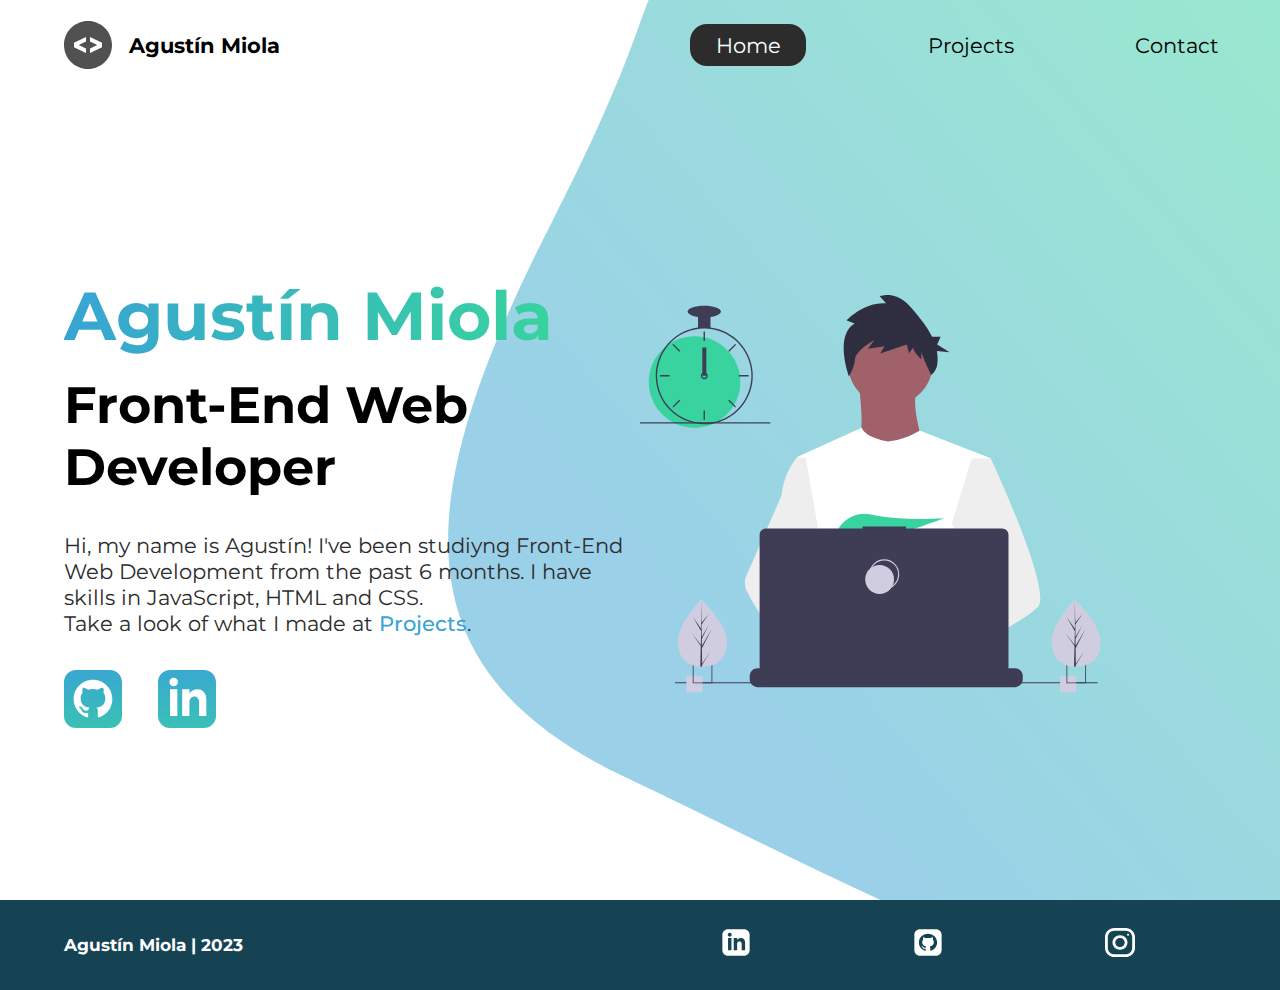
==== index.html @ 713b0726 "Second Commit" ====
<!DOCTYPE html>
<html lang="en">
  <head>
    <meta charset="UTF-8" />
    <meta http-equiv="X-UA-Compatible" content="IE=edge" />
    <meta name="viewport" content="width=device-width, initial-scale=1.0" />
    <meta name="description" content="AM is a front end web developer." />
    <meta name="robots" content="index,follow" />
    <link rel="icon" href="/icons/code.svg" />
    <link rel="preconnect" href="https://fonts.googleapis.com" />
    <link rel="preconnect" href="https://fonts.gstatic.com" crossorigin />
    <link
      href="https://fonts.googleapis.com/css2?family=Montserrat:wght@400;500&display=swap"
      rel="stylesheet"
    />
    <link rel="stylesheet" href="/styles/style.css" />
    <title>Agustín Miola | Web Developer</title>
  </head>
  <body>
    <header class="main-head">
      <nav>
        <div class="logo">
          <img src="/icons/code.svg" alt="logo" />
          <h1>Agustín Miola</h1>
        </div>
        <ul>
          <li><a class="active" href="/">Home</a></li>
          <li><a href="./projects/">Projects</a></li>
          <li><a href="./contact/">Contact</a></li>
        </ul>
      </nav>
    </header>
    <section class="intro">
      <div class="intro-text">
        <h2>Agustín Miola</h2>
        <h3>Front-End Web<br />Developer</h3>
        <p>
          Hi, my name is Agustín! I've been studiyng Front-End Web Development
          from the past 6 months. I have skills in JavaScript, HTML and CSS.
          <br />
          Take a look of what I made at
          <a href="./projects/index.html">Projects</a>.
        </p>
        <div class="intro-social">
          <a href="https://github.com/amiola"
            ><img src="/icons/github.svg" alt="github-social-link"
          /></a>
          <a href="https://www.linkedin.com/in/agust%C3%ADneli%C3%A1nmiola/"
            ><img src="/icons/linked-in.svg" alt="linkedin-social-link"
          /></a>
        </div>
      </div>
      <div class="intro-images">
        <svg
          width="799"
          height="690"
          viewBox="0 0 799 690"
          fill="none"
          xmlns="http://www.w3.org/2000/svg"
        >
          <g id="undraw_dev_productivity_umsq (1) 1" clip-path="url(#clip0)">
            <path
              id="Vector"
              d="M516.92 624.636C516.92 624.636 512.16 626.266 504.42 628.576C487.31 633.706 455.65 642.216 428.82 643.916C405.72 645.396 386.2 641.836 382.63 626.766C381.1 620.286 383.27 614.956 388 610.576C402.12 597.486 439 592.796 468.25 591.186C476.51 590.736 484.15 590.526 490.51 590.446C501.31 590.306 508.39 590.526 508.39 590.526L508.56 591.186L516.92 624.636Z"
              fill="#A0616A"
            />
            <path
              id="Vector_2"
              d="M436.99 672.586C418.61 695.346 342.73 647.666 316.19 629.886C310.41 626.016 306.97 623.566 306.97 623.566L331.25 591.186L338.94 580.936C338.94 580.936 345.82 584.586 355.99 590.526C356.36 590.746 356.73 590.966 357.11 591.186C365.88 596.336 376.89 603.066 388 610.576C403.33 620.946 418.83 632.776 428.82 643.916C438.59 654.806 443.08 665.036 436.99 672.586Z"
              fill="#A0616A"
            />
            <g id="me">
              <path
                id="Vector_3"
                d="M434.672 191.952C475.283 191.607 507.926 158.406 507.582 117.795C507.237 77.1832 474.036 44.5403 433.425 44.8847C392.813 45.2291 360.17 78.4303 360.515 119.042C360.859 159.653 394.06 192.296 434.672 191.952Z"
                fill="#A0616A"
              />
              <path
                id="Vector_4"
                d="M379.477 155.65C379.477 155.65 394.216 259.972 373.002 271.875C351.787 283.779 499.929 283.588 499.929 283.588C499.929 283.588 466.124 193.284 480.809 165.449L379.477 155.65Z"
                fill="#A0616A"
              />
              <path
                id="Vector_5"
                d="M608.101 283.199L596.257 339.402L571.214 458.308L570.49 464.815L562.138 540.138L556.582 590.177L552.857 623.79C528.584 636.526 510.988 645.326 510.988 645.326C510.988 645.326 509.404 637.719 506.871 627.99C489.805 633.265 458.218 642.043 431.404 643.97C441.266 654.777 445.842 664.969 439.817 672.57C421.63 695.485 345.349 648.45 318.659 630.896C318.077 635.158 317.879 639.464 318.068 643.762L297.626 628.314L299.331 592.359L302.206 531.522L305.819 455.229C304.448 451.975 303.294 448.634 302.364 445.228C295.956 423.161 288.032 379.057 281.928 342.067C277.016 312.298 273.302 287.138 272.517 281.785C272.411 281.086 272.358 280.726 272.358 280.726L384.363 230.094C392.509 248.556 429.865 253.809 429.865 253.809C460.756 251.417 484.847 234.913 484.847 234.913L608.101 283.199Z"
                fill="white"
              />
              <path
                id="Vector_6"
                d="M372.285 49.3811L358.49 43.9934C358.49 43.9934 386.969 12.1 426.99 14.513L415.635 2.22366C415.635 2.22366 443.04 -9.01799 468.283 19.6674C481.553 34.7467 496.908 52.4737 506.557 72.5077L521.281 72.3829L515.251 85.9663L536.874 99.3152L514.777 97.0719C516.155 104.471 516.421 112.034 515.566 119.511C514.683 126.991 510.928 133.835 505.094 138.598V138.598C505.094 138.598 487.743 103.449 487.696 97.9443L487.813 111.705C487.813 111.705 473.959 99.4371 473.889 91.1807L466.471 100.877L462.593 85.7717L416.475 101.301L423.87 88.8526L395.157 93.2246L406.278 77.9923C406.278 77.9923 373.932 96.1568 372.811 111.304C371.689 126.452 362.299 140.875 362.299 140.875C362.299 140.875 336.213 70.3294 372.285 49.3811Z"
                fill="#2F2E41"
              />
              <path
                id="Vector_7"
                d="M690.215 540.422C682.794 548.605 664.338 560.992 641.951 574.422C633.623 579.413 624.757 584.559 615.71 589.676C594.122 601.889 571.514 614.001 552.857 623.79C528.584 636.526 510.988 645.326 510.988 645.326C510.988 645.326 509.403 637.719 506.871 627.99C503.48 614.968 498.397 598.141 493.184 590.715C493.002 590.456 492.82 590.218 492.638 589.979C491.121 588.022 489.601 586.885 488.112 586.897L562.138 540.138L594.127 519.926L570.489 464.814L540.842 395.683L557.908 339.727L575.062 283.479L608.101 283.199C608.101 283.199 619.243 306.985 633.514 340.166C635.647 345.128 637.851 350.299 640.096 355.64C669.469 425.394 706.176 522.836 690.215 540.422Z"
                fill="#EEEEEE"
              />
              <path
                id="Vector_8"
                d="M358.123 591.2C355.41 591.212 352.702 591.456 350.029 591.928C327.074 596.073 320.47 616.94 318.659 630.896C318.077 635.158 317.879 639.464 318.068 643.761L297.626 628.314L290.178 622.687C272.316 616.628 256.353 605.733 242.483 592.84C230.449 581.456 219.634 568.849 210.213 555.223C200.831 541.793 192.448 527.692 185.134 513.034C183.094 508.943 181.977 504.454 181.864 499.884C181.751 495.314 182.644 490.775 184.48 486.588L209.154 430.327L245.218 348.098C245.471 346.146 245.752 344.237 246.059 342.371C252.995 300.511 272.367 281.786 272.367 281.786L287.286 281.659L297.778 341.932L310.813 416.815L302.364 445.227L282.839 510.845L302.205 531.522L358.123 591.2Z"
                fill="#EEEEEE"
              />
            </g>
            <path
              id="Vector_9"
              d="M372.877 415.806L385.631 430.686C390.37 429.783 395.319 428.721 400.416 427.529L396.752 415.806L405.71 426.256C459.707 412.975 526.637 387.155 526.637 387.155C526.637 387.155 454.379 392.453 400.428 380.666C376.558 375.451 351.998 387.284 342.202 409.668C336.508 422.679 337.403 433.951 357.596 433.951C364.419 433.835 371.223 433.195 377.949 432.037L372.877 415.806Z"
              fill="#38D39F"
            />
            <path
              id="Vector_10"
              d="M663.65 660.386V666.456C663.654 668.122 663.345 669.774 662.74 671.326C662.472 672.018 662.147 672.687 661.77 673.326C660.578 675.326 658.887 676.983 656.862 678.133C654.838 679.283 652.549 679.887 650.22 679.886H203.67C201.342 679.887 199.053 679.283 197.028 678.133C195.003 676.983 193.312 675.326 192.12 673.326C191.743 672.687 191.419 672.018 191.15 671.326C190.546 669.774 190.237 668.122 190.24 666.456V660.386C190.24 658.622 190.587 656.876 191.262 655.246C191.936 653.616 192.926 652.136 194.173 650.888C195.42 649.641 196.901 648.652 198.53 647.977C200.16 647.302 201.906 646.955 203.67 646.956H229.41V644.126C229.41 644.052 229.425 643.979 229.453 643.911C229.481 643.843 229.522 643.782 229.574 643.73C229.626 643.678 229.688 643.636 229.756 643.608C229.824 643.58 229.897 643.566 229.97 643.566H243.4C243.474 643.566 243.547 643.58 243.615 643.608C243.683 643.636 243.745 643.678 243.797 643.73C243.849 643.782 243.89 643.843 243.918 643.911C243.946 643.979 243.96 644.052 243.96 644.126V646.956H252.35V644.126C252.35 644.052 252.365 643.979 252.393 643.911C252.421 643.843 252.462 643.782 252.514 643.73C252.566 643.678 252.628 643.636 252.696 643.608C252.764 643.58 252.837 643.566 252.91 643.566H266.34C266.414 643.566 266.487 643.58 266.555 643.608C266.623 643.636 266.684 643.678 266.736 643.73C266.789 643.782 266.83 643.843 266.858 643.911C266.886 643.979 266.9 644.052 266.9 644.126V646.956H275.3V644.126C275.3 644.052 275.315 643.979 275.343 643.911C275.371 643.843 275.412 643.782 275.464 643.73C275.516 643.678 275.578 643.636 275.646 643.608C275.714 643.58 275.787 643.566 275.86 643.566H289.29C289.364 643.566 289.437 643.58 289.505 643.608C289.573 643.636 289.634 643.678 289.686 643.73C289.739 643.782 289.78 643.843 289.808 643.911C289.836 643.979 289.85 644.052 289.85 644.126V646.956H298.24V644.126C298.24 644.052 298.255 643.979 298.283 643.911C298.311 643.843 298.352 643.782 298.404 643.73C298.456 643.678 298.518 643.636 298.586 643.608C298.654 643.58 298.727 643.566 298.8 643.566H312.23C312.304 643.566 312.377 643.58 312.445 643.608C312.513 643.636 312.574 643.678 312.626 643.73C312.678 643.782 312.72 643.843 312.748 643.911C312.776 643.979 312.79 644.052 312.79 644.126V646.956H321.18V644.126C321.18 644.052 321.194 643.979 321.223 643.911C321.251 643.843 321.292 643.782 321.344 643.73C321.396 643.678 321.458 643.636 321.526 643.608C321.594 643.58 321.667 643.566 321.74 643.566H335.17C335.244 643.566 335.317 643.58 335.385 643.608C335.453 643.636 335.514 643.678 335.566 643.73C335.618 643.782 335.66 643.843 335.688 643.911C335.716 643.979 335.73 644.052 335.73 644.126V646.956H344.13V644.126C344.13 644.052 344.145 643.979 344.173 643.911C344.201 643.843 344.242 643.782 344.294 643.73C344.346 643.678 344.408 643.636 344.476 643.608C344.544 643.58 344.617 643.566 344.69 643.566H358.12C358.194 643.566 358.267 643.58 358.335 643.608C358.403 643.636 358.464 643.678 358.516 643.73C358.569 643.782 358.61 643.843 358.638 643.911C358.666 643.979 358.68 644.052 358.68 644.126V646.956H367.07V644.126C367.07 644.052 367.085 643.979 367.113 643.911C367.141 643.843 367.182 643.782 367.234 643.73C367.286 643.678 367.348 643.636 367.416 643.608C367.484 643.58 367.557 643.566 367.63 643.566H472.83C472.904 643.566 472.977 643.58 473.045 643.608C473.113 643.636 473.174 643.678 473.227 643.73C473.279 643.782 473.32 643.843 473.348 643.911C473.376 643.979 473.39 644.052 473.39 644.126V646.956H481.79V644.126C481.79 644.052 481.804 643.979 481.833 643.911C481.861 643.843 481.902 643.782 481.954 643.73C482.006 643.678 482.068 643.636 482.136 643.608C482.204 643.58 482.277 643.566 482.35 643.566H495.78C495.928 643.567 496.07 643.627 496.175 643.732C496.279 643.836 496.339 643.978 496.34 644.126V646.956H504.73V644.126C504.73 644.052 504.745 643.979 504.773 643.911C504.801 643.843 504.842 643.782 504.894 643.73C504.946 643.678 505.008 643.636 505.076 643.608C505.144 643.58 505.217 643.566 505.29 643.566H518.72C518.794 643.566 518.867 643.58 518.935 643.608C519.003 643.636 519.065 643.678 519.117 643.73C519.169 643.782 519.21 643.843 519.238 643.911C519.266 643.979 519.28 644.052 519.28 644.126V646.956H527.67V644.126C527.67 644.052 527.685 643.979 527.713 643.911C527.741 643.843 527.782 643.782 527.834 643.73C527.886 643.678 527.948 643.636 528.016 643.608C528.084 643.58 528.157 643.566 528.23 643.566H541.66C541.734 643.566 541.807 643.58 541.875 643.608C541.943 643.636 542.005 643.678 542.057 643.73C542.109 643.782 542.15 643.843 542.178 643.911C542.206 643.979 542.22 644.052 542.22 644.126V646.956H550.62V644.126C550.62 644.052 550.635 643.979 550.663 643.911C550.691 643.843 550.732 643.782 550.784 643.73C550.836 643.678 550.898 643.636 550.966 643.608C551.034 643.58 551.107 643.566 551.18 643.566H564.61C564.757 643.568 564.898 643.628 565.001 643.733C565.104 643.837 565.161 643.979 565.16 644.126V646.956H573.56V644.126C573.56 644.052 573.575 643.979 573.603 643.911C573.631 643.843 573.672 643.782 573.724 643.73C573.776 643.678 573.838 643.636 573.906 643.608C573.974 643.58 574.047 643.566 574.12 643.566H587.55C587.624 643.566 587.697 643.58 587.765 643.608C587.833 643.636 587.895 643.678 587.947 643.73C587.999 643.782 588.04 643.843 588.068 643.911C588.096 643.979 588.11 644.052 588.11 644.126V646.956H596.5V644.126C596.5 644.052 596.515 643.979 596.543 643.911C596.571 643.843 596.612 643.782 596.664 643.73C596.716 643.678 596.778 643.636 596.846 643.608C596.914 643.58 596.987 643.566 597.06 643.566H610.49C610.564 643.566 610.637 643.58 610.705 643.608C610.773 643.636 610.835 643.678 610.887 643.73C610.939 643.782 610.98 643.843 611.008 643.911C611.036 643.979 611.05 644.052 611.05 644.126V646.956H650.22C651.984 646.955 653.731 647.302 655.36 647.977C656.99 648.652 658.471 649.641 659.718 650.888C660.965 652.136 661.954 653.616 662.629 655.246C663.304 656.876 663.651 658.622 663.65 660.386Z"
              fill="#3F3D56"
            />
            <path
              id="Vector_11"
              d="M793.5 671.326H60.5V673.326H793.5V671.326Z"
              fill="#3F3D56"
            />
            <path
              id="Vector_12"
              d="M627.694 404.757H461.251V401.326H385.78V404.757H218.651C215.665 404.757 212.801 405.943 210.69 408.054C208.578 410.166 207.392 413.029 207.392 416.015V643.927C207.392 646.913 208.578 649.776 210.69 651.888C212.801 653.999 215.665 655.185 218.651 655.185H627.694C630.68 655.185 633.544 653.999 635.655 651.888C637.767 649.776 638.953 646.913 638.953 643.927V416.015C638.953 414.537 638.662 413.073 638.096 411.707C637.53 410.341 636.701 409.1 635.655 408.054C634.61 407.009 633.369 406.18 632.003 405.614C630.637 405.048 629.173 404.757 627.694 404.757Z"
              fill="#3F3D56"
            />
            <path
              id="Vector_13"
              d="M423.5 509.326C437.307 509.326 448.5 498.133 448.5 484.326C448.5 470.519 437.307 459.326 423.5 459.326C409.693 459.326 398.5 470.519 398.5 484.326C398.5 498.133 409.693 509.326 423.5 509.326Z"
              stroke="#D0CDE1"
              stroke-width="2"
              stroke-miterlimit="10"
            />
            <path
              id="Vector_14"
              d="M415.5 518.326C429.307 518.326 440.5 507.133 440.5 493.326C440.5 479.519 429.307 468.326 415.5 468.326C401.693 468.326 390.5 479.519 390.5 493.326C390.5 507.133 401.693 518.326 415.5 518.326Z"
              fill="#D0CDE1"
            />
            <path
              id="Vector_15"
              d="M108.446 661.223H80.4463V689.223H108.446V661.223Z"
              fill="#D0CDE1"
            />
            <path
              id="Vector_16"
              d="M91.4502 639.223V673.223H125.45V639.223H91.4502ZM123.97 671.743H92.9202V640.703H123.97V671.743Z"
              fill="#3F3D56"
            />
            <path
              id="Vector_17"
              d="M756.446 661.223H728.446V689.223H756.446V661.223Z"
              fill="#D0CDE1"
            />
            <path
              id="Vector_18"
              d="M739.45 639.223V673.223H773.45V639.223H739.45ZM771.97 671.743H740.92V640.703H771.97V671.743Z"
              fill="#3F3D56"
            />
            <path
              id="Vector_19"
              d="M94.5802 230.113C138.399 230.113 173.921 194.592 173.921 150.773C173.921 106.955 138.399 71.4326 94.5802 71.4326C50.7617 71.4326 15.2397 106.955 15.2397 150.773C15.2397 194.592 50.7617 230.113 94.5802 230.113Z"
              fill="#38D39F"
            />
            <path
              id="Vector_20"
              d="M122.229 56.4899C115.045 55.5763 107.774 55.5763 100.59 56.4899C84.586 58.5913 69.5203 65.2398 57.181 75.6465C44.8417 86.0532 35.7467 99.7813 30.9754 115.202C28.8053 122.229 27.5764 129.514 27.3208 136.864C27.2848 137.886 27.2607 138.92 27.2607 139.954C27.283 162.264 36.1559 183.655 51.932 199.431C67.7082 215.207 89.0989 224.08 111.41 224.103C113.201 224.103 114.992 224.042 116.759 223.934C120.907 223.674 125.03 223.103 129.093 222.227C148.495 218.055 165.798 207.161 177.947 191.468C190.095 175.776 196.308 156.295 195.487 136.467C194.665 116.638 186.863 97.738 173.459 83.1039C160.054 68.4698 141.909 59.0435 122.229 56.4899H122.229ZM137.748 217.347H137.736C130.959 219.659 123.905 221.062 116.759 221.518C114.992 221.638 113.201 221.698 111.41 221.698C89.7377 221.672 68.961 213.051 53.6367 197.727C38.3123 182.402 29.6914 161.626 29.6649 139.954C29.6649 138.92 29.689 137.886 29.725 136.864C30.5514 115.744 39.5156 95.7617 54.7411 81.1008C69.9666 66.44 90.273 58.237 111.41 58.2089C130.776 58.21 149.513 65.0865 164.283 77.6131C179.052 90.1398 188.895 107.503 192.057 126.61C195.219 145.716 191.496 165.325 181.55 181.942C171.604 198.559 156.081 211.106 137.748 217.347H137.748Z"
              fill="#3F3D56"
            />
            <path
              id="Vector_21"
              d="M112.612 63.0176H110.208V79.8474H112.612V63.0176Z"
              fill="#3F3D56"
            />
            <path
              id="Vector_22"
              d="M57.8578 84.7018L56.1577 86.4019L68.0582 98.3023L69.7582 96.6022L57.8578 84.7018Z"
              fill="#3F3D56"
            />
            <path
              id="Vector_23"
              d="M34.4736 138.751V141.156H51.3034V138.751H34.4736Z"
              fill="#3F3D56"
            />
            <path
              id="Vector_24"
              d="M56.1578 193.506L57.8579 195.206L69.7584 183.306L68.0583 181.606L56.1578 193.506Z"
              fill="#3F3D56"
            />
            <path
              id="Vector_25"
              d="M153.062 96.6022L154.762 98.3022L166.662 86.4018L164.962 84.7017L153.062 96.6022Z"
              fill="#3F3D56"
            />
            <path
              id="Vector_26"
              d="M171.516 138.751V141.156H188.346V138.751H171.516Z"
              fill="#3F3D56"
            />
            <path
              id="Vector_27"
              d="M154.762 181.605L153.062 183.305L164.962 195.206L166.662 193.506L154.762 181.605Z"
              fill="#3F3D56"
            />
            <path
              id="Vector_28"
              d="M112.612 200.06H110.208V216.89H112.612V200.06Z"
              fill="#3F3D56"
            />
            <path
              id="Vector_29"
              d="M115.016 135.145C113.976 134.365 112.711 133.943 111.41 133.943C110.11 133.943 108.844 134.365 107.804 135.145C107.091 135.686 106.505 136.375 106.085 137.165C105.552 138.181 105.322 139.329 105.421 140.473C105.52 141.616 105.944 142.707 106.644 143.617C107.343 144.527 108.288 145.218 109.368 145.608C110.447 145.997 111.616 146.07 112.735 145.817C113.855 145.564 114.878 144.996 115.685 144.179C116.492 143.363 117.048 142.333 117.288 141.21C117.528 140.088 117.441 138.92 117.039 137.846C116.636 136.771 115.935 135.834 115.017 135.145H115.016ZM111.41 143.56C110.454 143.557 109.539 143.176 108.863 142.501C108.187 141.825 107.807 140.909 107.804 139.954C107.808 139.224 108.03 138.513 108.441 137.91C108.793 137.4 109.271 136.989 109.828 136.718C110.386 136.446 111.004 136.323 111.623 136.361C112.241 136.398 112.84 136.594 113.361 136.931C113.881 137.267 114.307 137.732 114.595 138.281C114.883 138.83 115.025 139.444 115.007 140.063C114.989 140.683 114.811 141.287 114.491 141.818C114.17 142.349 113.719 142.788 113.179 143.093C112.639 143.398 112.03 143.559 111.41 143.56V143.56Z"
              fill="#3F3D56"
            />
            <path
              id="Vector_30"
              d="M122.229 35.3687H100.591V57.007H122.229V35.3687Z"
              fill="#3F3D56"
            />
            <path
              id="Vector_31"
              d="M111.41 38.9748C127.344 38.9748 140.261 34.4 140.261 28.7567C140.261 23.1134 127.344 18.5386 111.41 18.5386C95.4757 18.5386 82.5586 23.1134 82.5586 28.7567C82.5586 34.4 95.4757 38.9748 111.41 38.9748Z"
              fill="#3F3D56"
            />
            <path id="clock-arrow" d="M115 86H108V135H115V86Z" fill="#3F3D56" />
            <path
              id="Vector_32"
              d="M226 220.44H0V222.844H226V220.44Z"
              fill="#3F3D56"
            />
            <g id="plant-left">
              <path
                id="Vector_33"
                d="M150.594 599.754C151.527 631.704 132.858 643.413 109.43 644.097C108.886 644.113 108.344 644.123 107.805 644.126C106.719 644.135 105.643 644.117 104.577 644.072C83.3891 643.193 66.6172 631.945 65.7495 602.232C64.8515 571.482 103.018 531.529 105.882 528.574L105.887 528.571C105.996 528.458 106.052 528.402 106.052 528.402C106.052 528.402 149.661 567.807 150.594 599.754Z"
                fill="#D0CDE1"
              />
              <path
                id="Vector_34"
                d="M107.744 639.255L122.626 617.124L107.774 641.636L107.805 644.126C106.719 644.135 105.643 644.117 104.577 644.072L105.315 612.06L105.295 611.813L105.322 611.766L105.393 608.741L89.0952 585.078L105.374 606.477L105.432 607.116L105.989 582.93L91.9122 558.397L106.029 578.681L105.882 528.574L105.882 528.407L105.887 528.571L106.821 568.062L119.651 552.021L106.863 571.464L107.143 593.098L118.949 571.984L107.187 596.279L107.343 608.308L124.512 578.897L107.395 612.505L107.744 639.255Z"
                fill="#3F3D56"
              />
            </g>
            <g id="plant-right">
              <path
                id="Vector_35"
                d="M798.594 599.754C799.527 631.704 780.858 643.413 757.43 644.097C756.886 644.113 756.344 644.123 755.805 644.126C754.719 644.135 753.643 644.117 752.577 644.072C731.389 643.193 714.617 631.945 713.749 602.232C712.851 571.482 751.018 531.529 753.882 528.574L753.887 528.571C753.996 528.458 754.052 528.402 754.052 528.402C754.052 528.402 797.661 567.807 798.594 599.754Z"
                fill="#D0CDE1"
              />
              <path
                id="Vector_36"
                d="M755.744 639.255L770.626 617.124L755.774 641.636L755.805 644.126C754.719 644.135 753.643 644.117 752.577 644.072L753.315 612.06L753.295 611.813L753.323 611.766L753.393 608.741L737.095 585.078L753.374 606.477L753.432 607.116L753.989 582.93L739.912 558.397L754.029 578.681L753.882 528.574L753.882 528.407L753.887 528.571L754.821 568.062L767.651 552.021L754.864 571.464L755.143 593.098L766.949 571.984L755.187 596.279L755.343 608.308L772.512 578.897L755.395 612.505L755.744 639.255Z"
                fill="#3F3D56"
              />
            </g>
          </g>
          <defs>
            <clipPath id="clip0">
              <rect width="798.627" height="689.223" fill="white" />
            </clipPath>
          </defs>
        </svg>
        <img class="splash" src="/img/splash.svg" alt="" />
      </div>
    </section>
    <footer>
      <h4>Agustín Miola | 2023</h4>
      <ul>
        <li>
          <a href="https://www.linkedin.com/in/agust%C3%ADneli%C3%A1nmiola/"
            ><img src="/icons/linkedin-white.svg" alt="linkedin-social-link"
          /></a>
        </li>
        <li>
          <a href="https://github.com/amiola"
            ><img src="/icons/github-white.svg" alt="github-social-link"
          /></a>
        </li>
        <li>
          <a href="https://www.instagram.com/agustinmiola/"
            ><img src="/icons/instagram 1.svg" alt="instagram-social-link"
          /></a>
        </li>
      </ul>
    </footer>
  </body>
</html>
---- styles/style.css ----
* {
  margin: 0;
  padding: 0;
  box-sizing: border-box;
}

html {
  font-size: 62.5%;
}

body {
  font-family: "Montserrat", sans-serif;
}

h1 {
  font-size: 2.5rem;
}

li,
label,
input,
p {
  font-size: 2.5rem;
  color: #2c2c2c;
}

h2 {
  font-size: 4rem;
}

h3 {
  font-size: 3rem;
}

h4,
h5 {
  font-size: 2rem;
}

ul {
  list-style: none;
}

a {
  font-size: 2.5rem;
  color: #2c2c2c;
  text-decoration: none;
  color: black;
}

.main-head {
  width: 95%;
  margin: 0 0 0 auto;
}

nav {
  display: flex;
  justify-content: space-between;
  align-items: center;
  flex-direction: row;
  min-height: 10vh;
  width: 60%;
  flex-wrap: wrap;
}
nav .logo {
  display: flex;
  justify-content: flex-start;
  align-items: center;
  flex-direction: row;
  flex: 1 1 10rem;
}
nav .logo h1 {
  margin: 2rem;
}
nav ul {
  display: flex;
  justify-content: space-around;
  align-items: center;
  flex-direction: row;
  flex: 1 1 20rem;
}

.intro {
  min-height: 90vh;
  width: 90%;
  margin: auto;
  flex-wrap: wrap;
  display: flex;
  justify-content: space-between;
  align-items: center;
  flex-direction: row;
}
.intro h2 {
  font-size: 8rem;
  padding-top: 2rem;
  background: linear-gradient(to left, #38d39f, #38a4d3);
  -webkit-background-clip: text;
          background-clip: text;
  -webkit-text-fill-color: transparent;
  display: inline-block;
}
.intro h3 {
  font-size: 6rem;
  padding: 2rem 0rem;
}
.intro p {
  padding-top: 2rem;
}

.splash {
  position: absolute;
  top: 0%;
  right: 0%;
  height: 100%;
  z-index: -2;
}

.intro-social {
  margin-top: 4rem;
}
.intro-social a {
  margin-right: 4rem;
}

.active {
  background: #2c2c2c;
  color: white;
  padding: 1rem 3rem;
  border-radius: 2rem;
}

.intro-text,
.intro-images {
  flex: 1 1 40rem;
}

.intro-text p a {
  color: #38a4d3;
  font-weight: 500;
}

#plant-left {
  animation: plant 1.5s ease infinite alternate;
}

#plant-right {
  animation: plant 1.5s 1s ease infinite alternate;
}

#me {
  animation: me 1s ease infinite alternate;
  transform-origin: bottom;
}

#clock-arrow {
  transform-box: fill-box;
  transform-origin: bottom;
  transform: translateY(5px);
  animation: clock 2s infinite linear;
}

@keyframes me {
  from {
    transform: rotateZ(-2deg);
  }
  to {
    transform: rotateZ(2deg);
  }
}
@keyframes plant {
  from {
    transform: translateY(0%);
  }
  to {
    transform: translateY(-30%);
  }
}
@keyframes clock {
  from {
    transform: rotateZ(0deg);
  }
  to {
    transform: rotateZ(360deg);
  }
}
.projects {
  width: 90%;
  margin: auto;
  min-height: 90vh;
  display: flex;
  justify-content: space-betweeen;
  align-items: center;
  flex-direction: column;
  text-align: center;
  flex-wrap: wrap;
}
.projects h2 {
  width: 100%;
  margin-top: 5rem;
  background: linear-gradient(to left, #38d39f, #38a4d3);
  color: white;
  border-radius: 1rem;
}
.projects h3 {
  margin: 2rem;
}

.js-projects,
.css-projects {
  width: 100%;
  display: flex;
  justify-content: space-betweeen;
  align-items: center;
  flex-direction: row;
  text-align: center;
  flex-wrap: wrap;
}
.js-projects h2,
.css-projects h2 {
  padding: 2rem;
}

.project {
  flex: 1 1 20rem;
  padding: 1rem;
}
.project img {
  height: 25rem;
  border-radius: 2rem;
  box-shadow: 0px 7px 7px rgba(0, 0, 0, 0.3), 0px 15px 30px rgba(0, 0, 0, 0.2);
}
.project .github-links {
  padding: 1rem;
  display: flex;
  justify-content: center;
  align-items: center;
  flex-direction: row;
}
.project .github-links img {
  height: 2.5rem;
  box-shadow: none;
}
.project .github-links p {
  font-size: 2rem;
}

.form-section {
  min-height: 80vh;
  display: flex;
  justify-content: center;
  align-items: center;
  flex-direction: row;
  margin-top: 3rem;
}
.form-section form {
  padding: 3rem 10rem;
  box-shadow: 0px 10px 10px rgba(0, 0, 0, 0.3), 0px 20px 40px rgba(0, 0, 0, 0.2);
  display: flex;
  justify-content: center;
  align-items: center;
  flex-direction: column;
  border-radius: 2rem;
}
.form-section form input,
.form-section form textarea {
  margin: 2rem;
}
.form-section form input:focus,
.form-section form textarea:focus {
  outline: 2px solid black;
}
.form-section form textarea {
  font-family: "Montserrat", sans-serif;
  font-size: 2.5rem;
}
.form-section form button {
  width: 100%;
  font-family: "Montserrat", sans-serif;
  font-size: 2.5rem;
  padding: 2rem;
  background: #154354;
  color: white;
  border-radius: 2rem;
}
.form-section form button:focus {
  background: rgb(76, 76, 171);
}

footer {
  background: #154354;
  color: white;
  min-height: 10vh;
  display: flex;
  justify-content: center;
  align-items: center;
  flex-direction: row;
  padding: 0% 5%;
}
footer h4 {
  flex: 1 1 40rem;
}
footer ul {
  flex: 1 1 40rem;
  display: flex;
  justify-content: space-around;
  align-items: center;
  flex-direction: row;
}
footer img {
  height: 3.5rem;
}

@media screen and (max-width: 1332px) {
  html {
    font-size: 53%;
  }
  .splash {
    opacity: 0.5;
  }
  svg {
    width: 80%;
  }
  nav {
    width: 100%;
  }
}
@media screen and (max-width: 810px) {
  html {
    font-size: 35%;
  }
  .splash {
    display: none;
  }
  svg {
    height: 60%;
  }
  .main-head {
    width: 100%;
  }
  nav .logo {
    display: flex;
    justify-content: center;
    align-items: center;
    flex-direction: column;
    flex: 1 1 20rem;
    margin-top: 2rem;
  }
  nav ul {
    flex: 1 1 60rem;
    margin: 2rem;
  }
  .intro-text {
    margin-top: 5rem;
    text-align: center;
  }
  .intro-social {
    display: flex;
    justify-content: center;
    align-items: center;
    flex-direction: row;
  }
  .intro-social a {
    margin: 2rem;
  }
  .intro-images {
    text-align: center;
  }
  .elena,
  .travelly {
    flex: 1 1 60rem;
  }
  .elena img,
  .travelly img {
    width: 100%;
    height: 100%;
  }
  form {
    padding: 0rem;
    width: 100%;
  }
}/*# sourceMappingURL=style.css.map */
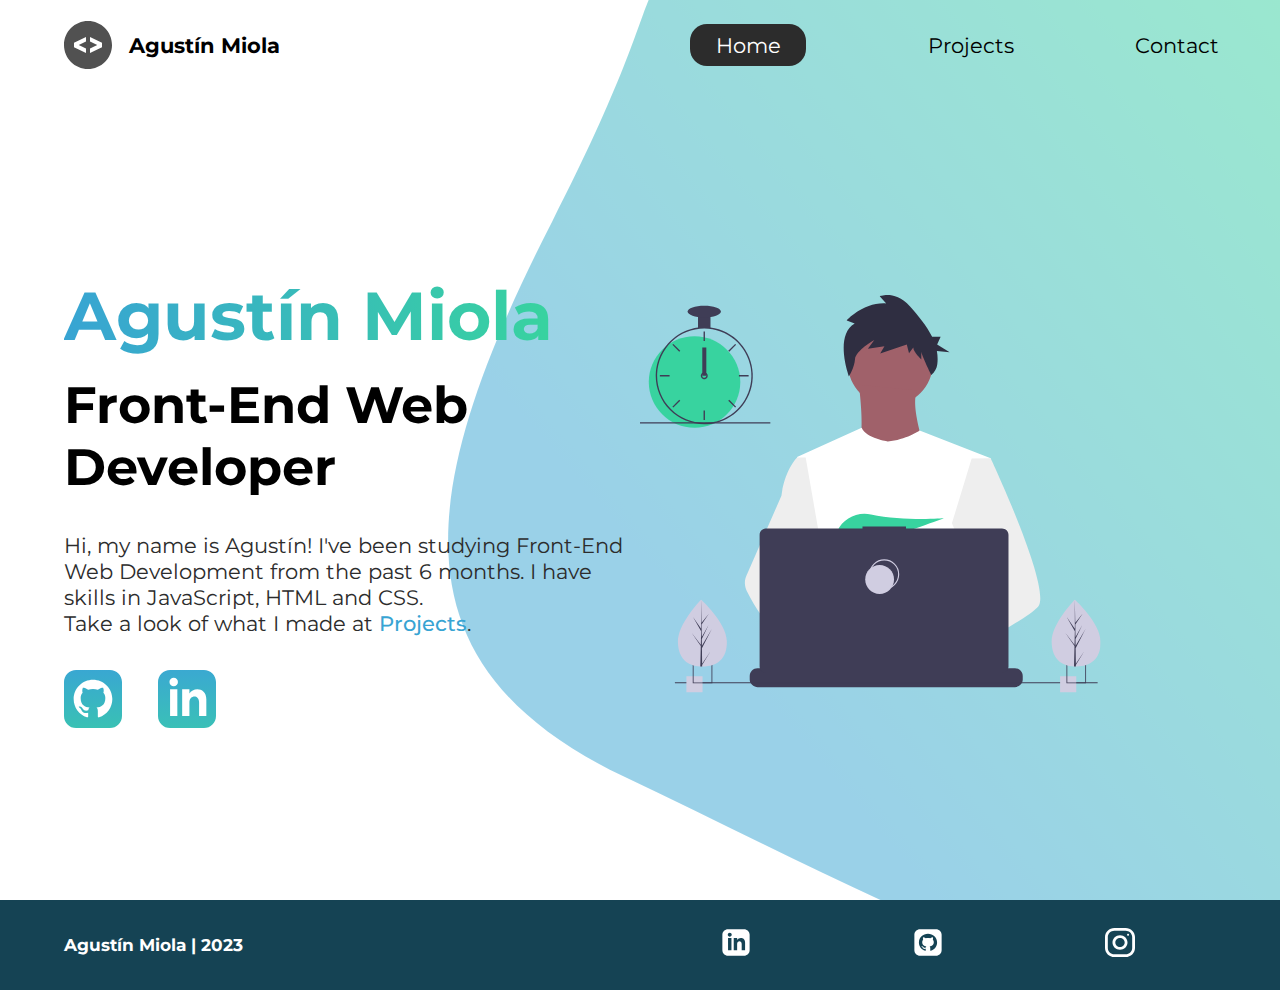
==== commit eba0d47e: "paragraph mod" ====
--- a/index.html
+++ b/index.html
@@ -35,7 +35,7 @@
         <h2>Agustín Miola</h2>
         <h3>Front-End Web<br />Developer</h3>
         <p>
-          Hi, my name is Agustín! I've been studiyng Front-End Web Development
+          Hi, my name is Agustín! I've been studying Front-End Web Development
           from the past 6 months. I have skills in JavaScript, HTML and CSS.
           <br />
           Take a look of what I made at
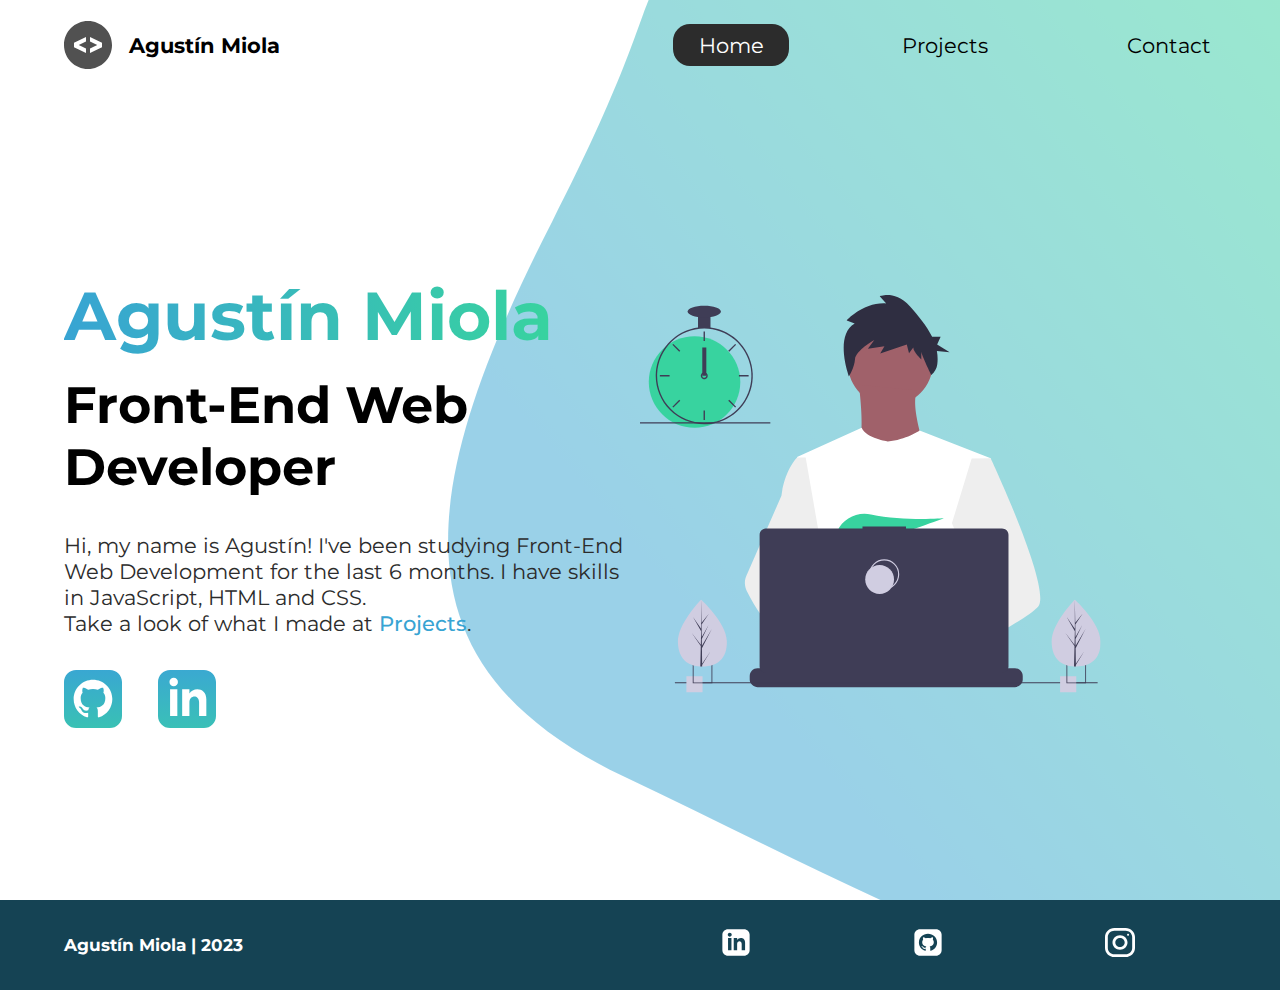
==== commit f3d5aeb0: "nav mod" ====
--- a/index.html
+++ b/index.html
@@ -36,7 +36,7 @@
         <h3>Front-End Web<br />Developer</h3>
         <p>
           Hi, my name is Agustín! I've been studying Front-End Web Development
-          from the past 6 months. I have skills in JavaScript, HTML and CSS.
+          for the last 6 months. I have skills in JavaScript, HTML and CSS.
           <br />
           Take a look of what I made at
           <a href="./projects/index.html">Projects</a>.
--- a/styles/style.css
+++ b/styles/style.css
@@ -78,6 +78,9 @@
   align-items: center;
   flex-direction: row;
   flex: 1 1 20rem;
+}
+nav ul a {
+  padding: 1rem 3rem;
 }
 
 .intro {
